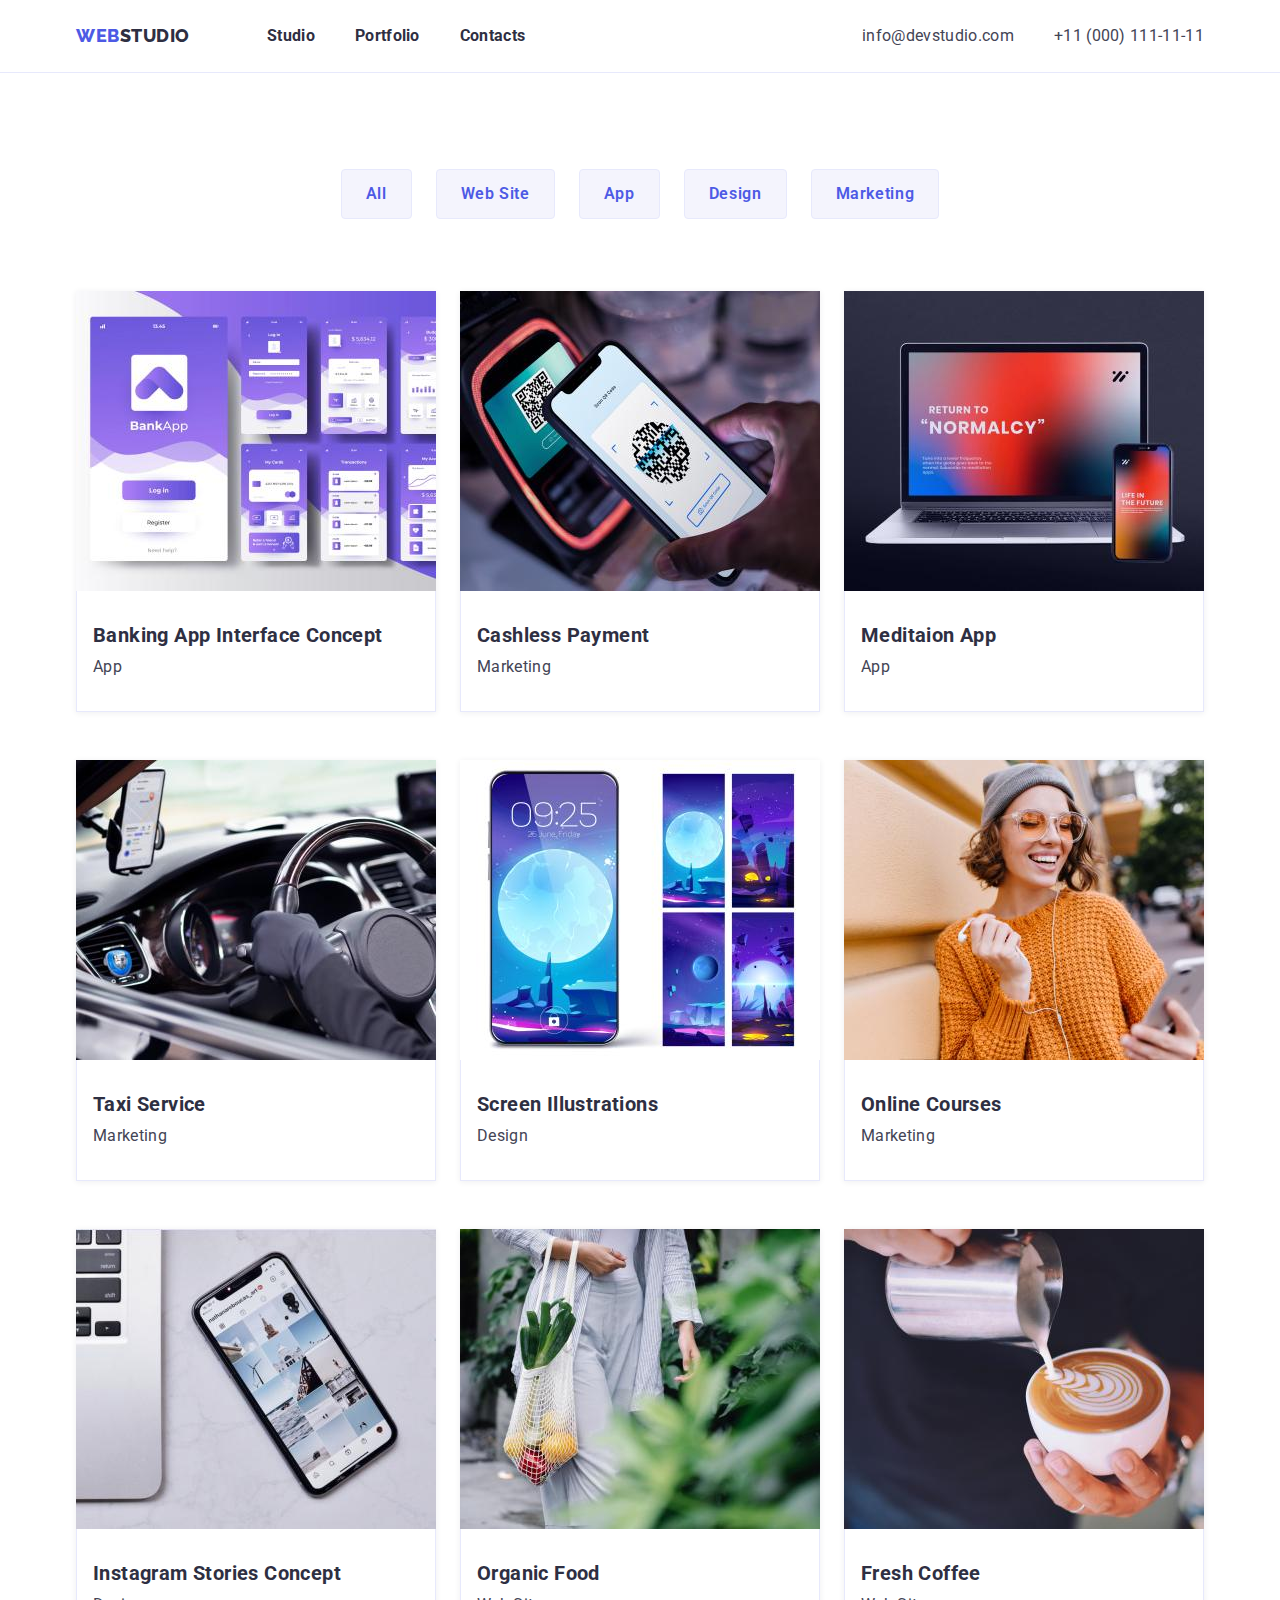
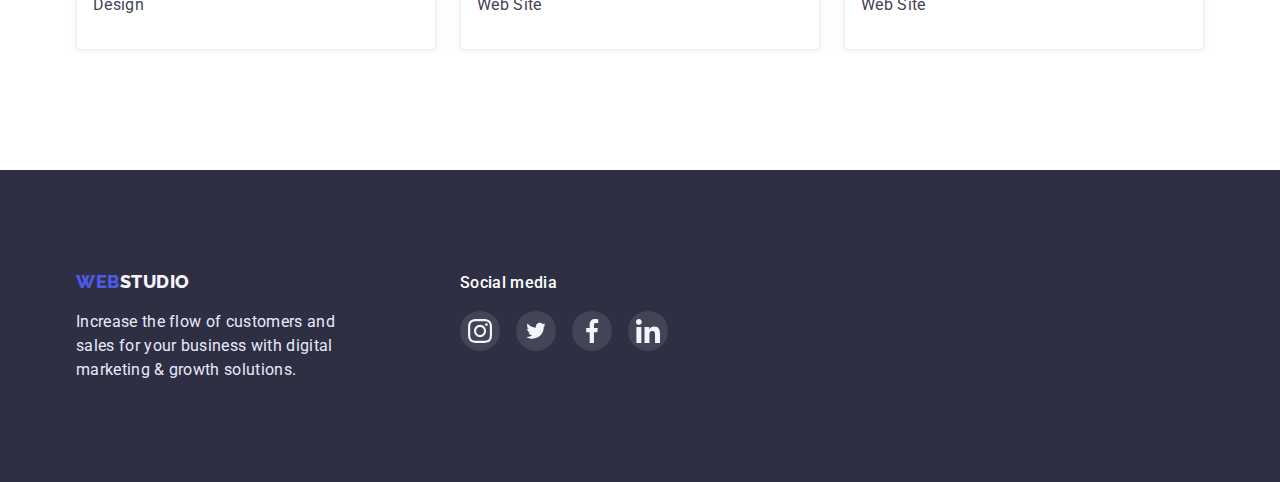
==== portfolio.html @ 2e6b8295 "first commit" ====
<!DOCTYPE html>
<html lang="en">
  <head>
    <meta charset="UTF-8" />
    <meta http-equiv="X-UA-Compatible" content="IE=edge" />
    <meta name="viewport" content="width=device-width, initial-scale=1.0" />
    <title>Web Studio Portfolio</title>
    <link rel="preconnect" href="https://fonts.googleapis.com" />
    <link rel="preconnect" href="https://fonts.gstatic.com" crossorigin />
    <link
      href="https://fonts.googleapis.com/css2?family=Raleway:wght@800&family=Roboto:wght@400;500;700;900&display=swap"
      rel="stylesheet"
    />
    <link
      rel="stylesheet"
      href="https://cdnjs.cloudflare.com/ajax/libs/modern-normalize/1.1.0/modern-normalize.min.css"
    />
    <link rel="stylesheet" href="./css/styles.css" />
  </head>
  <body>
    <header class="header">
      <div class="header-item container">
        <nav class="header-navigation">
          <a class="logo" href="index.html">
            <span class="logo-web">Web</span>Studio</a
          >
          <ul class="navigation-link">
            <li><a class="header-list" href="index.html">Studio</a></li>
            <li><a class="header-list" href="portfolio.html">Portfolio</a></li>
            <li><a class="header-list" href="">Contacts</a></li>
          </ul>
        </nav>
        <ul class="contacts-link">
          <li>
            <a class="header-contacts" href="mailto:info@devstudio.com"
              >info@devstudio.com</a
            >
          </li>
          <li>
            <a class="header-contacts" href="tel:+110001111111"
              >+11 (000) 111-11-11</a
            >
          </li>
        </ul>
      </div>
    </header>
    <main>
      <section class="main-section">
        <div class="container">
          <h1 class="visually-hidden">Portfolio</h1>
          <ul class="list button-list">
            <li><button class="filter-button" type="button">All</button></li>
            <li>
              <button class="filter-button" type="button">Web Site</button>
            </li>
            <li><button class="filter-button" type="button">App</button></li>
            <li><button class="filter-button" type="button">Design</button></li>
            <li>
              <button class="filter-button" type="button">Marketing</button>
            </li>
          </ul>
          <ul class="list card-list">
            <li class="project-card">
              <a class="project-link link" href="">
                <img
                  src="./images/banking_app.jpg"
                  alt="screen mobile application"
                  width="360"
                  height="300"
                />
                <div class="item-diskription">
                  <h2 class="project-name">Banking App Interface Concept</h2>
                  <p class="project-type">App</p>
                </div>
              </a>
            </li>
            <li class="project-card">
              <a class="project-link link" href="">
                <img
                  src="./images/cahless_payment.jpg"
                  alt="mobile phone"
                  width="360"
                  height="300"
                />
                <div class="item-diskription">
                  <h2 class="project-name">Cashless Payment</h2>
                  <p class="project-type">Marketing</p>
                </div>
              </a>
            </li>
            <li class="project-card">
              <a class="project-link link" href="">
                <img
                  src="./images/meditation_app.jpg"
                  alt="notebook and mobile phone"
                  width="360"
                  height="300"
                />
                <div class="item-diskription">
                  <h2 class="project-name">Meditaion App</h2>
                  <p class="project-type">App</p>
                </div>
              </a>
            </li>
            <li class="project-card">
              <a class="project-link link" href="">
                <img
                  src="./images/taxi_service.jpg"
                  alt="car interior"
                  width="360"
                  height="300"
                />
                <div class="item-diskription">
                  <h2 class="project-name">Taxi Service</h2>
                  <p class="project-type">Marketing</p>
                </div>
              </a>
            </li>
            <li class="project-card">
              <a class="project-link link" href="">
                <img
                  src="./images/screen.jpg"
                  alt="mobile phone"
                  width="360"
                  height="300"
                />
                <div class="item-diskription">
                  <h2 class="project-name">Screen Illustrations</h2>
                  <p class="project-type">Design</p>
                </div>
              </a>
            </li>
            <li class="project-card">
              <a class="project-link link" href="">
                <img
                  src="./images/online_courses.jpg"
                  alt="happy wooman"
                  width="360"
                  height="300"
                />
                <div class="item-diskription">
                  <h2 class="project-name">Online Courses</h2>
                  <p class="project-type">Marketing</p>
                </div>
              </a>
            </li>
            <li class="project-card">
              <a class="project-link link" href="">
                <img
                  src="./images/inst_stories.jpg"
                  alt="layout picture"
                  width="360"
                  height="300"
                />
                <div class="item-diskription">
                  <h2 class="project-name">Instagram Stories Concept</h2>
                  <p class="project-type">Design</p>
                </div>
              </a>
            </li>
            <li class="project-card">
              <a class="project-link link" href="">
                <img
                  src="./images/organic_food.jpg"
                  alt="wooman with fructo"
                  width="360"
                  height="300"
                />
                <div class="item-diskription">
                  <h2 class="project-name">Organic Food</h2>
                  <p class="project-type">Web Site</p>
                </div>
              </a>
            </li>
            <li class="project-card">
              <a class="project-link link" href="">
                <img
                  src="./images/coffee.jpg"
                  alt="capuchino"
                  width="360"
                  height="300"
                />
                <div class="item-diskription">
                  <h2 class="project-name">Fresh Coffee</h2>
                  <p class="project-type">Web Site</p>
                </div>
              </a>
            </li>
          </ul>
        </div>
      </section>
    </main>
    <footer class="footer">
      <div class="footer-block container">
        <div>
          <a class="footer-logo" href="index.html">
            <span class="logo-web">Web</span>Studio</a
          >
          <p class="footer-text">
            Increase the flow of customers and sales for your business with
            digital marketing & growth solutions.
          </p>
        </div>
        <div class="social-media">
          <h4 class="footer-title">Social media</h4>
          <ul class="footer-social-list list">
            <li class="footer-social-item">
              <a href="" class="footer-social-link">
                <svg class="footer-social-icon" width="24px" height="24px">
                  <use href="./images/icons.svg#icon-instagram-2"></use>
                </svg>
              </a>
            </li>
            <li class="footer-social-item">
              <a href="" class="footer-social-link">
                <svg class="footer-social-icon" width="24px" height="19.5px">
                  <use href="./images/icons.svg#icon-twitter"></use>
                </svg>
              </a>
            </li>
            <li class="footer-social-item">
              <a href="" class="footer-social-link">
                <svg class="footer-social-icon" width="24px" height="24px">
                  <use href="./images/icons.svg#icon-facebook"></use>
                </svg>
              </a>
            </li>
            <li class="footer-social-item">
              <a href="" class="footer-social-link">
                <svg class="footer-social-icon" width="24px" height="24px">
                  <use href="./images/icons.svg#icon-linkedin"></use>
                </svg>
              </a>
            </li>
          </ul>
        </div>
      </div>
    </footer>
  </body>
</html>
---- css/styles.css ----
:root {
  --nav-background-color: #ffffff;
  --main-background-color: #e5e5e5;
  --accent-color: #2e2f42;
  --main-text-color: #434455;
  --accent-text-color: #4d5ae5;
  --disable-btn-color: #e7e9fc;
  --enable-btn-color: #404bbf;
  --secondary-background-color: #f4f4fd;
}

.visually-hidden {
  position: absolute;
  width: 1px;
  height: 1px;
  margin: -1px;
  border: 0;
  padding: 0;
  white-space: nowrap;
  clip-path: inset(100%);
  clip: rect(0 0 0 0);
  overflow: hidden;
}

p,
h1,
h2,
h3,
h4,
h5,
h6 {
  margin: 0;
}
ul,
ol {
  margin: 0;
  padding-left: 0;
}

.container {
  width: 1158px;
  padding: 0 15px;
  margin: 0 auto;
}

.list {
  list-style: none;
}

body {
  font-family: "Roboto", sans-serif;
  font-size: 16px;
  color: var(--main-text-color);
}
/* HEADER */

.header {
  background-color: var(--nav-background-color);
  padding: 24px 0px;
  border-bottom: 1px solid #e7e9fc;
}

.header-item {
  display: flex;
}
.header-navigation {
  display: flex;
}

.logo {
  width: 115px;
  height: 24px;
  font-family: "Raleway", sans-serif;
  font-weight: 800;
  font-size: 18px;
  line-height: 1.33;
  letter-spacing: 0.03em;
  text-transform: uppercase;
  text-decoration: none;
  color: var(--accent-color);
}
.logo-web {
  color: var(--accent-text-color);
}
.navigation-link {
  display: flex;
  list-style: none;
  gap: 40px;
  margin-left: 76px;
}
.header-list {
  font-weight: 700;
  font-size: 16px;
  line-height: 1.5;
  letter-spacing: 0.02em;
  text-decoration: none;
  color: var(--accent-color);
}
.header-list:hover,
.header-list:focus {
  color: var(--enable-btn-color);
}
.contacts-link {
  display: flex;
  list-style: none;
  gap: 40px;
  margin-left: auto;
}
.header-contacts {
  text-decoration: none;
  font-size: 16px;
  line-height: 1.5;
  letter-spacing: 0.02em;
  color: var(--main-text-color);
}
.header-contacts:hover,
.header-contacts:focus {
  color: var(--enable-btn-color);
}

/* MAIN SECTION */
.hero {
  text-align: center;
  background-color: var(--accent-color);
  padding: 188px 0px;
  background-image: linear-gradient(
      rgba(46, 47, 66, 0.7),
      rgba(46, 47, 66, 0.7)
    ),
    url(../images/people-office.jpg);
  max-width: 1440px;
  margin-left: auto;
  margin-right: auto;
  background-position: center;
  background-size: cover;
}
.hero-title {
  max-width: 496px;
  margin: 0 auto;
  font-weight: 700;
  font-size: 56px;
  line-height: 1.07;
  letter-spacing: 0.02em;
  color: var(--nav-background-color);
}
.hero-button {
  margin-top: 48px;
  border: 0px;
  padding: 16px 32px;
  background: var(--accent-text-color);
  font-family: inherit;
  font-weight: 500;
  font-size: 16px;
  line-height: 1.18;
  letter-spacing: 0.04em;
  color: var(--nav-background-color);
  box-shadow: 0px 4px 4px rgba(0, 0, 0, 0.15);
  cursor: pointer;
  border-radius: 4px; 
}
.hero-button:hover,
.hero-button:focus {
  background: var(--enable-btn-color);
  
}
.advantages {
  padding-top: 120px;
  padding-bottom: 120px;
}
.advantages-pages {
  margin-bottom: 8px;
  height: 112px;
  background-color: var(--secondary-background-color);
  border-radius: 4px;
  display: flex;

  align-items: center;
  justify-content: center;
}

.advantages-list {
  display: flex;
  list-style: none;
}
.advantages-item {
  max-width: calc((100% - 72px) / 4);
}
.advantages-list .advantages-item + .advantages-item {
  margin-left: 24px;
}
.advantages-title {
  margin-bottom: 8px;
  font-weight: 700;
  font-size: 20px;
  line-height: 1.2;
  letter-spacing: 0.02em;
  color: var(--accent-color);
}
.advantages-text {
  font-size: 16px;
  line-height: 1.5;
  letter-spacing: 0.02em;
}
.title {
  margin-bottom: 72px;
  text-align: center;
  font-weight: 700;
  font-size: 36px;
  line-height: 1.11;
  letter-spacing: 0.02em;
  text-transform: capitalize;
  color: var(--accent-color);
}
.img-section {
  padding-bottom: 120px;
}
.list {
  display: flex;
}
.list .image + .image {
  margin-left: 24px;
}
.team-section {
  background-color: var(--secondary-background-color);
  padding: 120px 0px;
}
.team-list {
  margin-top: 72px;
  gap: 24px;
}
.personal-card {
  background-color: var(--nav-background-color);
  box-shadow: 0px 1px 6px rgba(46, 47, 66, 0.08),
    0px 1px 1px rgba(46, 47, 66, 0.16), 0px 2px 1px rgba(46, 47, 66, 0.08);
  border-radius: 0px 0px 4px 4px;
}
.name {
  font-weight: 700;
  font-size: 20px;
  line-height: 1.2;
  letter-spacing: 0.02em;
  color: var(--accent-color);
}
.position {
  margin-top: 8px;
  margin-bottom: 8px;
  font-size: 16px;
  line-height: 1.5;
  letter-spacing: 0.02em;
}
.personal-info {
  text-align: center;
  padding: 32px 0px;
}
.social-list {
  display: flex;
  justify-content: center;
  gap: 24px;
}
.social-item {
  width: 40px;
  height: 40px;
}
.social-link {
  width: 100%;
  height: 100%;
  background-color: var(--accent-text-color);
  border-radius: 50%;
  display: flex;
  align-items: center;
  justify-content: center;
}
.social-link:hover,
.social-link:focus {
  background-color: var(--enable-btn-color);
}
.customers {
  padding: 120px 0px;
}
.customer-list {
  display: flex;
  margin-top: 72px;
  gap: 24px;
}
.customer-link {
  width: 168px;
  height: 88px;
  display: flex;
  align-items: center;
  justify-content: center;
  border: 1px solid #8e8f99;
  border-radius: 4px;

}
.customer-icon {
  padding: 16px 32px;
  width: 100%;
  height: 100%;
  fill: #8e8f99;
}
.customer-link:hover,
.customer-link:focus{

  border: 1px solid var(--enable-btn-color);
}
.customer-link:hover .customer-icon,
.customer-link:focus .customer-icon{
  fill: var(--enable-btn-color);

}
/* FOOTER */

.footer {
  background-color: var(--accent-color);
  padding: 100px 0px;
}
.footer-block {
  display: flex;
  align-items: baseline;
}
.footer-logo {
  font-family: "Raleway", sans-serif;
  font-weight: 800;
  font-size: 18px;
  line-height: 1.33;
  letter-spacing: 0.03em;
  text-transform: uppercase;
  text-decoration: none;
  color: var(--secondary-background-color);
}
.footer-text {
  margin-top: 16px;
  max-width: 264px;
  font-size: 16px;
  line-height: 1.5;
  letter-spacing: 0.02em;
  color: var(--disable-btn-color);
}

.social-media {
  margin-left: 120px;
}
.footer-title {
  margin-bottom: 16px;
  font-weight: 500;
  font-size: 16px;
  line-height: 1.5;
  letter-spacing: 0.02em;
  color: var(--nav-background-color);
}
.footer-social-list {
  display: flex;
  justify-content: center;
  gap: 16px;
}
.footer-social-item {
  width: 40px;
  height: 40px;
}
.footer-social-link {
  width: 100%;
  height: 100%;
  background-color: rgba(255, 255, 255, 0.1);
  border-radius: 50%;
  display: flex;
  align-items: center;
  justify-content: center;
}
.footer-social-link:hover,
.footer-social-link:focus {
  background-color: #31d0aa;
}

/* PORTFOLIO */

.main-section {
  padding-top: 96px;
  padding-bottom: 120px;
}
.button-list {
  gap: 24px;
  justify-content: center;
}
.filter-button {
  text-align: center;
  border: 1px solid #e7e9fc;
  border-radius: 4px;
  padding: 12px 24px;
  background-color: var(--secondary-background-color);
  font-family: inherit;
  font-weight: 600;
  font-size: 16px;
  line-height: 1.5;
  letter-spacing: 0.04em;
  color: var(--accent-text-color);
  cursor: pointer;
}
.filter-button:hover,
.filter-button:focus {
  box-shadow: 0px 3px 1px rgba(0, 0, 0, 0.1), 0px 2px 1px rgba(0, 0, 0, 0.08),
    0px 2px 2px rgba(0, 0, 0, 0.12);

  border-color: transparent;
  background-color: var(--enable-btn-color);

  color: var(--nav-background-color);
}
.card-list {
  flex-wrap: wrap;
  margin-top: 72px;
}
.link {
  text-decoration: none;
}
.project-link{
  display: block;
  box-shadow: 0px 1px 6px rgba(46, 47, 66, 0.08);
}
.project-link:hover,
.project-link:focus{

  box-shadow: 0px 1px 6px rgba(46, 47, 66, 0.08),
  0px 1px 1px rgba(46, 47, 66, 0.16), 0px 2px 1px rgba(46, 47, 66, 0.08);
}
.project-card {
  width: calc((100% - 48px) / 3);
  margin-right: 24px;
  margin-bottom: 48px;
}

.project-card:nth-child(3n) {
  margin-right: 0px;
}
.project-card:nth-last-child(-n + 3) {
  margin-bottom: 0px;
}

.project-name {
  font-weight: 700;
  font-size: 20px;
  line-height: 1.2;
  letter-spacing: 0.02em;
  color: var(--accent-color);
}
.project-type {
  margin-top: 8px;
  font-size: 16px;
  line-height: 1.5;
  letter-spacing: 0.02em;
  color: var(--main-text-color);
}

.item-diskription {
  padding: 32px 16px;
  border: 1px solid #e7e9fc;
  border-top: 0;
}
img {
  display: block;
}
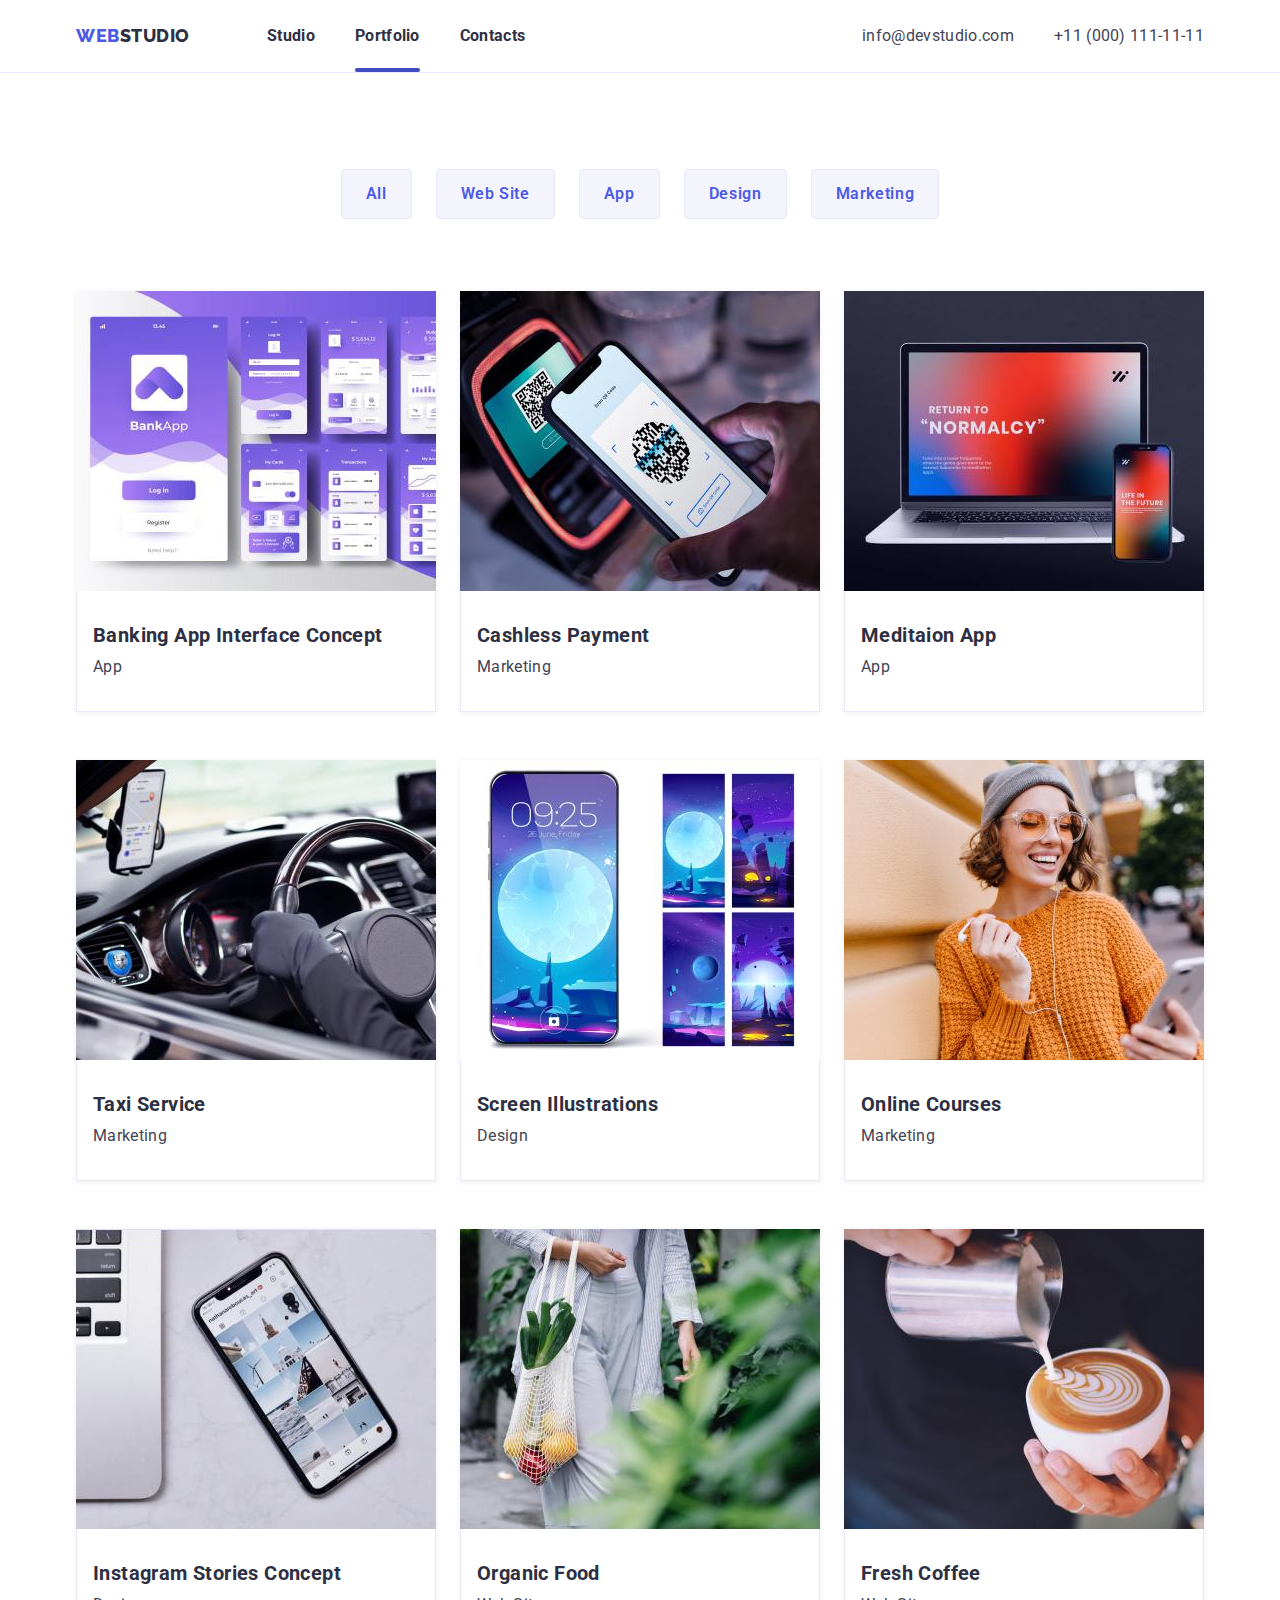
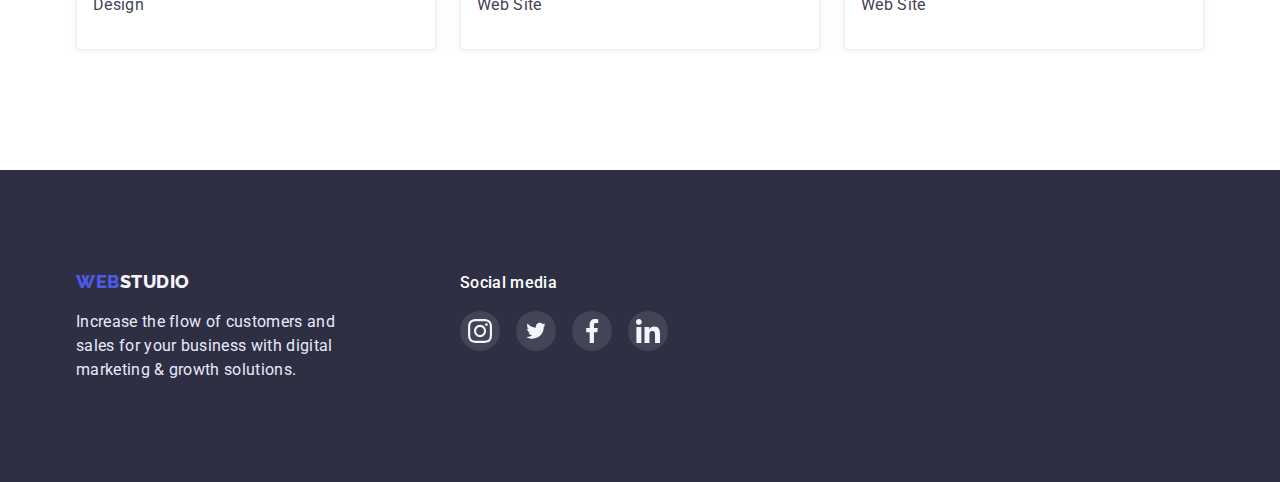
==== commit 033aac8b: "add transition" ====
--- a/portfolio.html
+++ b/portfolio.html
@@ -25,9 +25,9 @@
             <span class="logo-web">Web</span>Studio</a
           >
           <ul class="navigation-link">
-            <li><a class="header-list" href="index.html">Studio</a></li>
-            <li><a class="header-list" href="portfolio.html">Portfolio</a></li>
-            <li><a class="header-list" href="">Contacts</a></li>
+            <li><a class="header-list " href="index.html">Studio</a></li>
+            <li><a class="header-list current" href="portfolio.html">Portfolio</a></li>
+            <li><a class="header-list " href="">Contacts</a></li>
           </ul>
         </nav>
         <ul class="contacts-link">
--- a/css/styles.css
+++ b/css/styles.css
@@ -95,7 +95,21 @@
   letter-spacing: 0.02em;
   text-decoration: none;
   color: var(--accent-color);
-}
+  position: relative;
+  transition-duration: 250ms;
+  transition-timing-function: cubic-bezier(0.4, 0, 0.2, 1);
+}
+.header-list.current::after {
+  content: '';
+  position: absolute;
+  width: 100%;
+  height: 4px;
+  background-color: var(--enable-btn-color);
+  left: 0;
+  bottom: -27px;
+  border-radius: 2px;
+}
+
 .header-list:hover,
 .header-list:focus {
   color: var(--enable-btn-color);
@@ -112,6 +126,8 @@
   line-height: 1.5;
   letter-spacing: 0.02em;
   color: var(--main-text-color);
+  transition-duration: 250ms;
+  transition-timing-function: cubic-bezier(0.4, 0, 0.2, 1);
 }
 .header-contacts:hover,
 .header-contacts:focus {
@@ -157,6 +173,9 @@
   box-shadow: 0px 4px 4px rgba(0, 0, 0, 0.15);
   cursor: pointer;
   border-radius: 4px; 
+  transition-duration: 250ms;
+  transition-timing-function: cubic-bezier(0.4, 0, 0.2, 1);
+
 }
 .hero-button:hover,
 .hero-button:focus {
@@ -269,6 +288,8 @@
   display: flex;
   align-items: center;
   justify-content: center;
+  transition-duration: 250ms;
+  transition-timing-function: cubic-bezier(0.4, 0, 0.2, 1);
 }
 .social-link:hover,
 .social-link:focus {
@@ -290,6 +311,8 @@
   justify-content: center;
   border: 1px solid #8e8f99;
   border-radius: 4px;
+  transition-duration: 250ms;
+  transition-timing-function: cubic-bezier(0.4, 0, 0.2, 1);
 
 }
 .customer-icon {
@@ -297,6 +320,8 @@
   width: 100%;
   height: 100%;
   fill: #8e8f99;
+  transition-duration: 250ms;
+  transition-timing-function: cubic-bezier(0.4, 0, 0.2, 1);
 }
 .customer-link:hover,
 .customer-link:focus{
@@ -365,6 +390,8 @@
   display: flex;
   align-items: center;
   justify-content: center;
+  transition-duration: 250ms;
+  transition-timing-function: cubic-bezier(0.4, 0, 0.2, 1);
 }
 .footer-social-link:hover,
 .footer-social-link:focus {
@@ -394,6 +421,8 @@
   letter-spacing: 0.04em;
   color: var(--accent-text-color);
   cursor: pointer;
+  transition-duration: 250ms;
+  transition-timing-function: cubic-bezier(0.4, 0, 0.2, 1);
 }
 .filter-button:hover,
 .filter-button:focus {
@@ -415,10 +444,11 @@
 .project-link{
   display: block;
   box-shadow: 0px 1px 6px rgba(46, 47, 66, 0.08);
+  transition-duration: 250ms;
+  transition-timing-function: cubic-bezier(0.4, 0, 0.2, 1);
 }
 .project-link:hover,
 .project-link:focus{
-
   box-shadow: 0px 1px 6px rgba(46, 47, 66, 0.08),
   0px 1px 1px rgba(46, 47, 66, 0.16), 0px 2px 1px rgba(46, 47, 66, 0.08);
 }
